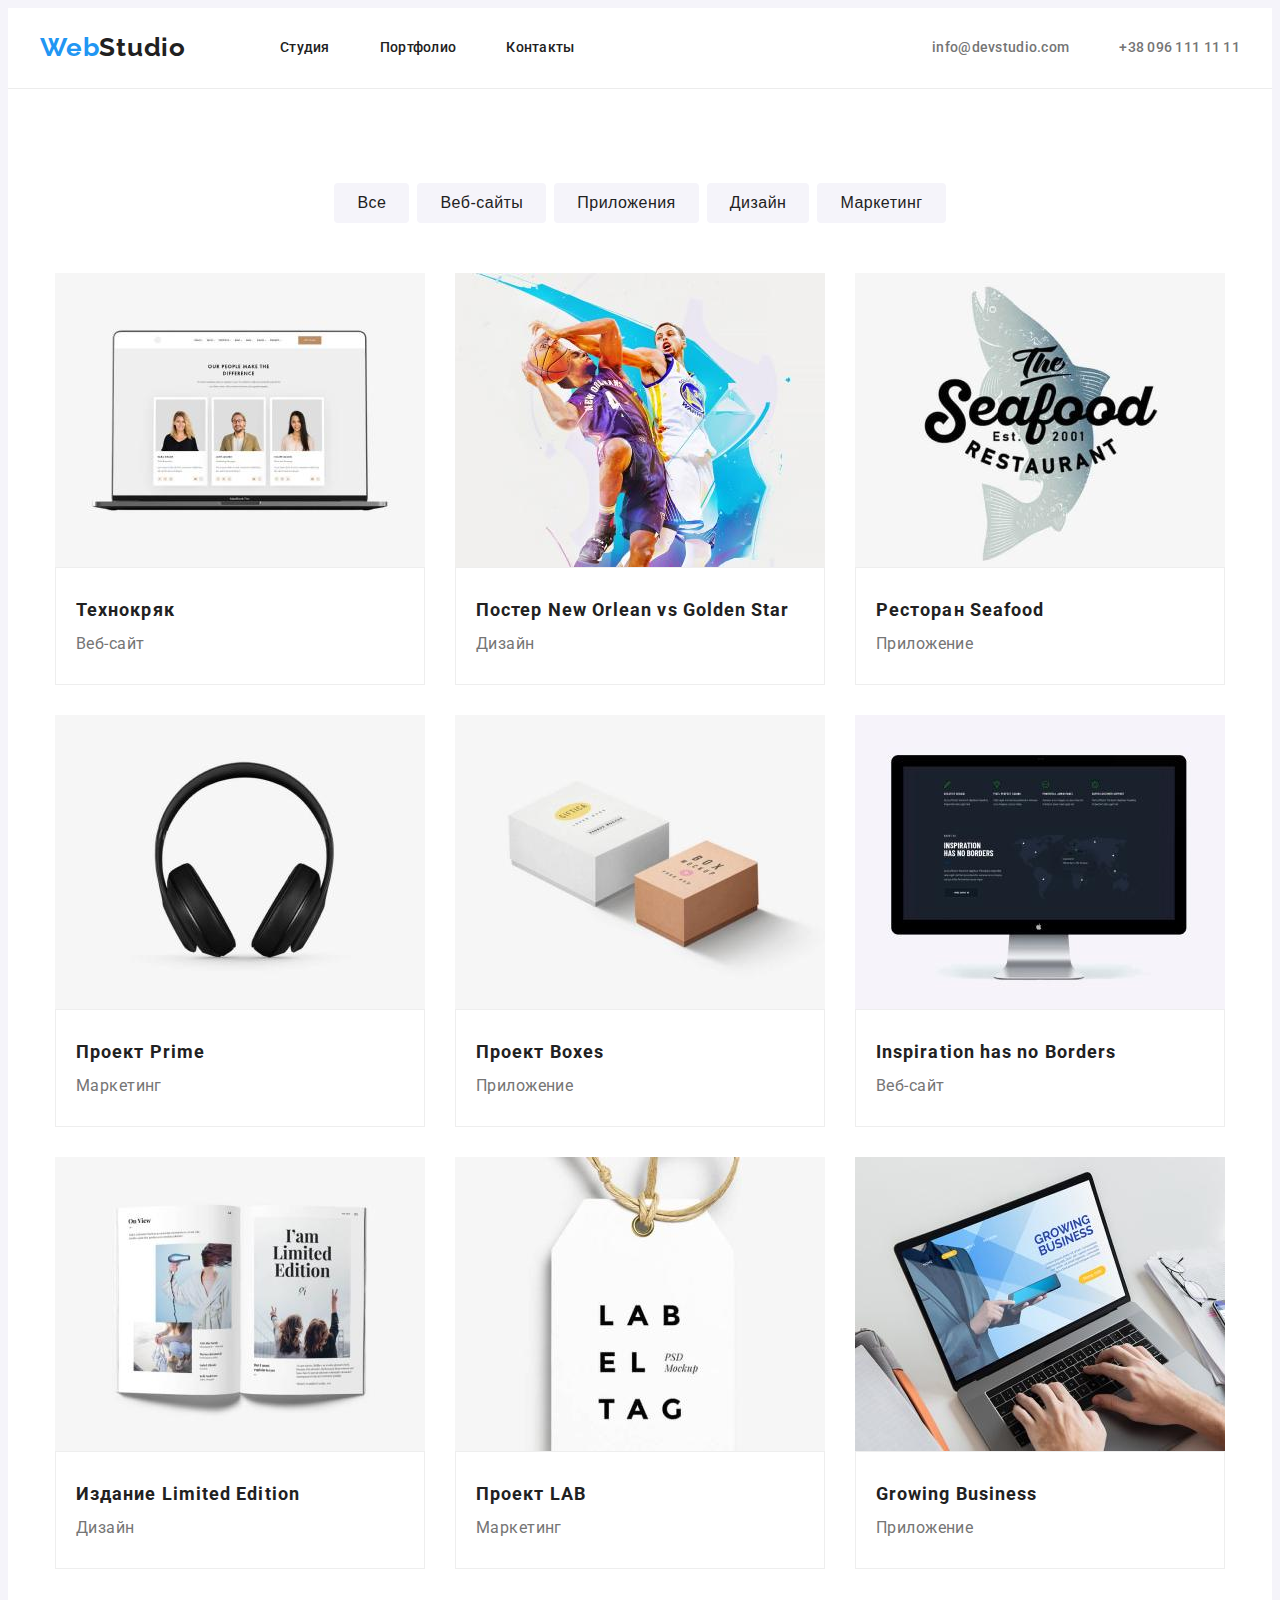
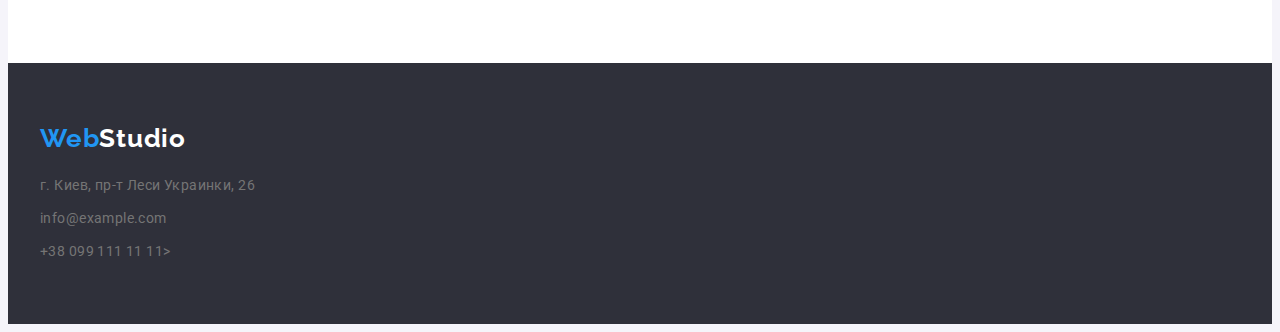
==== portfolio.html @ fb5c91a2 "upd" ====
<!DOCTYPE html>
<html lang="ru">
  <head>
    <meta charset="UTF-8" />
    <title>Web Studio</title>
    <link
      href="https://fonts.googleapis.com/css2?family=Raleway:wght@700&family=Roboto:wght@400;500;700;900&display=swap"
      rel="stylesheet"
    />
    <link rel="stylesheet" href="./css/styles.css" />
  </head>
  <body>
    <header class="header">
      <div class="container header-container">
      <nav class="header-navigation">
        <a class="link web-logo" href="./index.html">Web<span class="logo-studio">Studio</span>
        </a>

        <ul class="header-list list">
          <li class="header-item">
            <a class="link header-link" href="./index.html">Студия</a>
          </li>
          <li class="header-item">
            <a class="link header-link" href="./portfolio.html">Портфолио</a>
          </li>
          <li class="header-item">
            <a class="link header-link" href="">Контакты</a>
          </li>
        </ul>
 
      </nav>
      

      <ul class="header-contacts-list list">
        <li class="header-contacts-item">
          <a class="header-mailto link" href="mailto:info@devstudio.com"
            >info@devstudio.com</a
          >
        </li>
        <li class="header-contacts-item">
          <a class="header-tel link" href="tel:+380961111111"
            >+38 096 111 11 11</a
          >
        </li>
      </ul>
    </div>
    </header>
    <main>
      <section class="section portfolio">
        <div class="container portolio-container">
        <h1 class="visually-hidden">Скрытый</h1>

        <ul class="portfolio-btn-list list">  
       <li class="portfolio-item-btn"><button class="portfolio-btn" type="button">Все</button></li>
       <li class="portfolio-item-btn"><button class="portfolio-btn" type="button">Веб-сайты</button></li>
        <li class="portfolio-item-btn"><button class="portfolio-btn" type="button">Приложения</button></li>
        <li class="portfolio-item-btn"><button class="portfolio-btn" type="button">Дизайн</button></li>
        <li class="portfolio-item-btn"><button class="portfolio-btn" type="button">Маркетинг</button></li>
        </ul>
        <ul class="portfolio-list list">
          <li class="portfolio-item">
            <a class="portfolio-img link" href="">
              <img
              src="./images/img.portf1.jpg"
              alt="Ноутбук"
              width="370"
              height="294"
            />
           <div class="portfolio-card-img"> <h2 class="portfolio-title">Технокряк</h2>
            <p class="portfolio-text">Веб-сайт</p> </div>
            </a>
          </li>

          <li class="portfolio-item">
            <a class="portfolio-img link" href=""> <img
              src="./images/img.portf2.jpg"
              alt="Баскетболисты"
              width="370"
              height="294"
            />
            <div class="portfolio-card-img"><h2 class="portfolio-title">
              Постер <span lang="en">New Orlean vs Golden Star</span>
            </h2>
            <p class="portfolio-text">Дизайн</p> </div></a>
          </li>

          <li class="portfolio-item"><a class="portfolio-img link" href="">
            <img
              src="./images/img.portf3.jpg"
              alt="Логотип"
              width="370"
              height="294"
            />
            <div class="portfolio-card-img">
            <h2 class="portfolio-title">
              Ресторан <span lang="en">Seafood</span>
            </h2>
            <p class="portfolio-text">Приложение</p></div>
          </a>

          </li>

          <li class="portfolio-item">
            <a class="portfolio-img link" href="">
              <img
              src="./images/img.portf4.jpg"
              alt="Наушники"
              width="370"
              height="294"
            />
            <div class="portfolio-card-img"><h2 class="portfolio-title">Проект <span lang="en">Prime</span></h2>
            <p class="portfolio-text">Маркетинг</p> </div>
          </a> 
        
          </li>

         <li class="portfolio-item">
            <a class="portfolio-img link" href="">
              <img
              src="./images/img.portf5.jpg"
              alt="Две коробки"
              width="370"
              height="294"
            />
            <div class="portfolio-card-img"><h2 class="portfolio-title">Проект <span lang="en">Boxes</span></h2>
            <p class="portfolio-text">Приложение</p></div></a>
          </li>

          <li class="portfolio-item">
            <a class="portfolio-img link" href=""> <img
              src="./images/img.portf6.jpg"
              alt="Монитор"
              width="370"
              height="294"
            />
            <div class="portfolio-card-img"><h2 class="portfolio-title" lang="en">
              Inspiration has no Borders
            </h2>
            <p class="portfolio-text">Веб-сайт</p></div></a>
          </li>

          <li class="portfolio-item">
            <a class="portfolio-img link" href=""> <img
              src="./images/img.portf7.jpg"
              alt="Журнал"
              width="370"
              height="294"
            />
            <div class="portfolio-card-img"><h2 class="portfolio-title">
              Издание <span lang="en">Limited Edition</span>
            </h2>
            <p class="portfolio-text">Дизайн</p></div></a>
          </li>

          <li class="portfolio-item">
            <a class="portfolio-img link" href=""> <img
              src="./images/img.portf8.jpg"
              alt="Ярлык"
              width="370"
              height="294"
            />
            <div class="portfolio-card-img"><h2 class="portfolio-title">Проект <span lang="en">LAB</span></h2>
            <p class="portfolio-text">Маркетинг</p></div></a>
          </li>

          <li class="portfolio-item">
            <a class="portfolio-img link" href=""><img
              src="./images/img.portf9.jpg"
              alt="Человек работает за ноутбуком"
              width="370"
              height="294"
            />
            <div class="portfolio-card-img"><h2 class="portfolio-title" lang="en">Growing Business</h2>
            <p class="portfolio-text">Приложение</p></div></a>
          </li>
        </ul>
      </div>
      </section>
    </main>
    <footer class="footer">
      <div class="container footer-container">
      <a class="link web-logo-footer" href="./index.html">
        Web<span class="logo-studio-footer">Studio</span>
      </a>
      <address class="contacts-address">
        <ul class="contacts-list list">
          <li class="contacts-item-adress">г. Киев, пр-т Леси Украинки, 26</li>
          <li class="contacts-item">
            <a class="contacts-mailto link" href="mailto:info@example.com"
              >info@example.com</a
            >
          </li>
          <li class="contacts-item">
            <a class="contacts-tel link" href="tel:+380991111111"
              >+38 099 111 11 11></a
            >
          </li>
        </ul>
      </address>
    </div>
    </footer>
  </body>
</html>
---- css/styles.css ----
:root {
  --main-title-color: #ffffff;
  --second-title-color: #212121;
  --third-title-color: #212121;
  --fourth-title-color: #212121;
  --main-text-color: #757575;
  --second-text-color: #757575;
  --main-btn-color: #ffffff;
  --second-btn-color: #212121;
  --header-text-color: #212121;
  --accent-color: #2196f3;
  --background-color: #2f303a;
  --third-text-color: rgba(255, 255, 255, 0.6);
  --second-accent-color: #188ce8;
  --main-background-color: #f5f4fa;
}

p,
h1,
h2,
h3 {
  margin: 0;
}

ul {
  margin: 0;
  padding: 0;
}

img {
  display: block;
  max-width: 100%;
  height: auto;
}

.container {
  width: 1200px;
  padding-left: 15px;
  padding-right: 15px;
  margin: 0 auto;
}

.section {
  padding-top: 94px;
  padding-bottom: 94px;
}

body {
  font-family: "Roboto", sans-serif;
  color: var(--main-text-color);
  background-color: var(--main-background-color);
  font-size: 14px;
  letter-spacing: 0.03em;
}

.list {
  list-style: none;
}

.link {
  text-decoration: none;
}

.visually-hidden {
  position: absolute;
  white-space: nowrap;
  width: 1px;
  height: 1px;
  overflow: hidden;
  border: 0;
  padding: 0;
  clip: rect(0 0 0 0);
  clip-path: inset(50%);
  margin: -1px;
}

/* -----------------------HEADER--------------------- */

.header {
  background-color: var(--main-title-color);
  padding-top: 24px;
  padding-bottom: 25px;
  border-bottom: 1px solid #ececec;
}

.web-logo {
  font-family: Raleway;
  font-weight: 700;
  font-size: 26px;
  line-height: 1.19;
  letter-spacing: 0.03em;
  color: var(--accent-color);
}

.logo-studio {
  font-family: Raleway;
  font-weight: 700;
  font-size: 26px;
  line-height: 1.19;
  letter-spacing: 0.03em;
  color: var(--header-text-color);
}

.header-link {
  font-weight: 500;
  font-style: normal;
  font-size: 14px;
  line-height: 1.33;
  letter-spacing: 0.02em;

  color: var(--header-text-color);
}

.header-link:hover,
.header-link:focus {
  color: var(--accent-color);
}

.web-logo {
  margin-right: 94px;
}

.header-container {
  display: flex;
  align-items: center;
}

.header-navigation {
  display: flex;
  align-items: center;
}

.header-list {
  display: flex;
}

.header-item:not(:last-child) {
  margin-right: 50px;
}

.header-contacts-list {
  display: flex;
  margin-left: auto;
}

.header-contacts-item {
  display: flex;
  align-items: center;
}

.header-tel {
  font-style: normal;
  font-weight: 500;
  font-size: 14px;
  line-height: 1.33;
  letter-spacing: 0.02em;
  color: var(--main-text-color);
  margin-left: 50px;
}

.header-tel:hover,
.header-tel:focus {
  color: var(--accent-color);
}

.header-mailto {
  font-style: normal;
  font-weight: 500;
  font-size: 14px;
  line-height: 1.33;
  letter-spacing: 0.02em;
  color: var(--main-text-color);
}

.header-mailto:hover,
.header-mailto:focus {
  color: var(--accent-color);
}

/* -----------------------HERO--------------------- */
.hero {
  background-color: var(--background-color);
  background-image: linear-gradient(
      rgba(47, 48, 58, 0.4),
      rgba(47, 48, 58, 0.4)
    ),
    url(../images/hero-bg.jpg);
  padding-top: 200px;
  padding-bottom: 200px;
  background-position: center;
  background-repeat: no-repeat;
  background-size: contain;
}

.hero-container {
  /* margin: 0 auto; */
  /* display: flex; */
  /* margin-right: auto;
    margin-left: auto;
    margin-bottom: 30px; */
  text-align: center;
}
.hero-title {
  width: 696px;
  margin: 0 auto;
  font-weight: 900;
  font-size: 44px;
  line-height: 1.36;
  text-align: center;
  margin-bottom: 30px;
  letter-spacing: 0.06em;
  color: var(--main-title-color);
}

.hero-btn {
  width: 200px;
  height: 50px;

  cursor: pointer;
  font-family: inherit;
  background: var(--accent-color);
  border-radius: 4px;
  border: none;
  font-weight: 700;
  font-size: 16px;
  line-height: 1.87;
  letter-spacing: 0.06em;
  color: var(--main-btn-color);
}

.hero-btn:hover,
.hero-btn:focus {
  background-color: var(--second-accent-color);
}

/* -------------------SPECIFICITIES------------------------- */

.specificities {
  background-color: var(--main-title-color);
  padding-top: 94px;
  padding-bottom: 94px;
}

.specificities-container {
  display: flex;
}

.specificities-list {
  display: flex;
}

.specificities-item:not(:last-child) {
  margin-right: 30px;
}

.specificities-title {
  margin-bottom: 10px;
  width: 270px;
  font-weight: 700;
  line-height: 1.14;
  text-transform: uppercase;
  color: var(--second-title-color);
}

.specificities-text {
  font-weight: normal;
  font-size: 14px;
  letter-spacing: 0.03em;
  line-height: 1.71;
  color: var(--second-text-color);
}

/* -------------------ABOUT------------------------- */

.about {
  background-color: var(--main-title-color);
  padding-bottom: 94px;
}

.about-container {
  text-align: center;
}
.about-title {
  margin-bottom: 50px;
  width: 377px;
  text-align: center;
  margin-left: auto;
  margin-right: auto;
  font-weight: 700;
  font-size: 36px;
  line-height: 1.16;
  color: var(--fourth-title-color);
}

.about-list {
  display: flex;
}

.about-item:not(:last-child) {
  margin-right: 30px;
}

.about-items-img {
  display: block;
  max-width: 100%;
  height: auto;
}
/* -------------------TEAM------------------------- */
.team {
  background-color: var(--main-background-color);
  padding-top: 94px;
  padding-bottom: 94px;
}

.team-container {
  text-align: center;
}

.team-title {
  width: 265px;
  text-align: center;
  margin-left: auto;
  margin-right: auto;
  margin-bottom: 50px;
  font-weight: 700;
  font-size: 36px;
  line-height: 1.16;
  color: var(--fourth-title-color);
}

.team-list {
  display: flex;
}

.team-item-title {
  margin: 0 auto;
  padding-bottom: 10px;
  font-weight: 500;
  font-size: 16px;
  line-height: 1.18;
  color: var(--fourth-title-color);
}

.team-item:not(:last-child) {
  margin-right: 30px;
}

.team-item-text {
  margin: 0 auto;
  font-weight: 400;
  font-size: 16px;
  line-height: 1.18;
  color: var(--second-text-color);
  margin-bottom: 16px;
}

.team-card-img {
  display: block;
  padding-top: 30px;
  padding-bottom: 30px;
  width: 270px;
  background-color: var(--main-title-color);
}

.team-social-item {
  width: 44px;
  height: 44px;
}


.team-social-item + .team-social-item {
  margin-left: 10px;
}
.team-social-list{
  display: flex;
  justify-content: center;
}


.team-social-link {
  width: 100%;
  height: 100%;
  border-radius: 50%;
  background-color:tomato;
  display: flex;
  align-items: center;
  justify-content: center;
  color: #AFB1B8;
}

.team-social-icon{
  fill: currentColor;
}


.team-social-link:hover,
.team-social-link:focus{
  background-color: #2196F3;
}

/* -------------------CLIENTS------------------------- */

.clients-title {

  font-weight: 700;
font-size: 36px;
line-height: 42px;
text-align: center;
letter-spacing: 0.03em;
color: var(--second-title-color);
}



/* -------------------FOOTER------------------------- */
.footer {
  background-color: var(--background-color);
  padding-top: 60px;
  padding-bottom: 60px;
}

.footer-container {
  display: block;
}

.contacts-address {
  margin-top: 20px;
}

.contacts-item:not(:last-child) {
  margin-bottom: 9px;
}

.web-logo-footer {
  font-family: Raleway;
  font-weight: 700;
  font-size: 26px;
  line-height: 31px;
  letter-spacing: 0.03em;
  color: var(--accent-color);
}

.logo-studio-footer {
  font-family: Raleway;
  font-weight: 700;
  font-size: 26px;
  line-height: 31px;
  letter-spacing: 0.03em;
  color: var(--main-title-color);
}

.contacts-mailto {
  font-style: normal;
  font-weight: 400;
  font-size: 14px;
  line-height: 1.71;
  letter-spacing: 0.03em;
  color: var(--main-text-color);
}

.contacts-mailto:hover,
.contacts-mailto:focus {
  color: var(--main-title-color);
}

.contacts-tel {
  font-style: normal;
  font-weight: 400;
  font-size: 14px;
  line-height: 1.71;
  letter-spacing: 0.03em;
  color: var(--main-text-color);
}

.contacts-tel:hover,
.contacts-tel:focus {
  color: var(--main-title-color);
}

.contacts-item-adress {
  margin-bottom: 9px;
  font-style: normal;
  font-weight: 400;
  font-size: 14px;
  line-height: 1.71;
  letter-spacing: 0.03em;
  color: var(--main-text-color);
}

.contacts-item-adress:hover,
.contacts-item-adress:focus {
  color: var(--main-title-color);
}

/* -------------------PORTFOLIO------------------------- */

.portfolio {
  background-color: var(--main-title-color);
  padding-top: 94px;
  padding-bottom: 94px;
}

.portolio-container {
  display: block;
}

.portfolio-btn-list {
  display: flex;
  justify-content: center;
  margin-bottom: 50px;
}
.portfolio-list {
  display: flex;
  flex-wrap: wrap;
  justify-content: center;
}

.portfolio-btn {
  display: flex;
  padding: 6px 22px 6px 22px;
  border-style: none;
  cursor: pointer;
  background-color: #f5f4fa;
  border: 1px solid transparent;
  border-radius: 4px;
  font-weight: 500;
  font-size: 16px;
  line-height: 1.62;
  letter-spacing: 0.03em;
  color: var(--second-btn-color);
}

.portfolio-btn:hover,
.portfolio-btn:focus {
  background-color: var(--accent-color);
  color: var(--main-title-color);
}

.portfolio-item-btn:not(:last-child) {
  margin-right: 8px;
}

.portfolio-item {
  width: 370px;
  margin-right: 30px;
  margin-bottom: 30px;
}

.portfolio-item:nth-child(n + 7) {
  margin-bottom: 0;
}

.portfolio-item:nth-child(3n + 3) {
  margin-right: 0;
}

.portfolio-item-img {
  display: block;
  min-width: 100%;
  height: auto;
}

.portfolio-title {
  font-weight: 700;
  font-size: 18px;
  line-height: 2;
  letter-spacing: 0.06em;
  color: var(--third-title-color);
}

.portfolio-text {
  font-size: 16px;
  line-height: 2;
  color: var(--second-text-color);
}

.portfolio-card-img {
  padding: 24px 20px 24px 20px;
  border: 1px;
  border-top: none;
  background-color: var(--main-title-color);
  border: 1px solid #eeeeee;
}
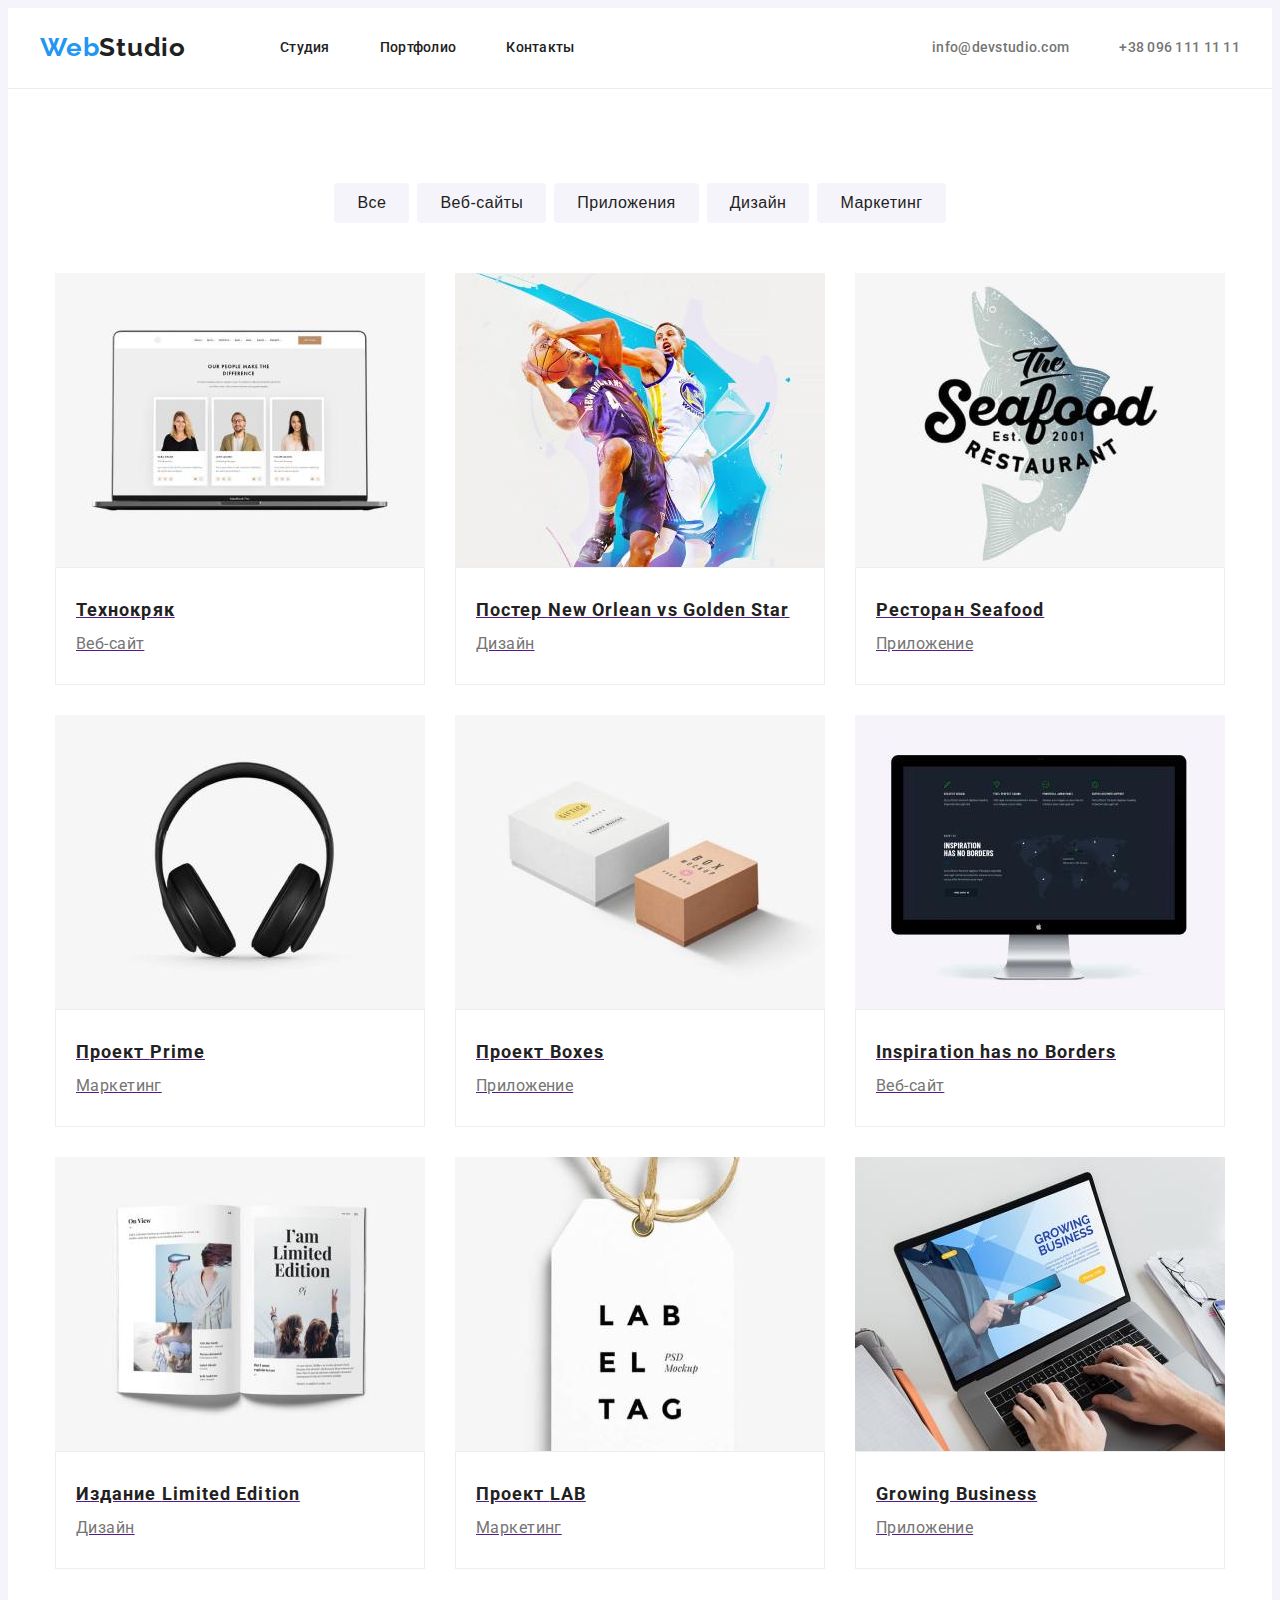
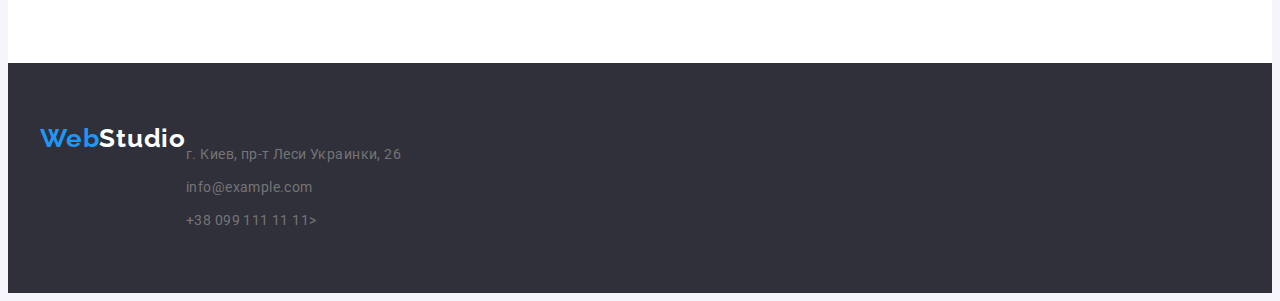
==== commit 165bbbf8: "upd" ====
--- a/portfolio.html
+++ b/portfolio.html
@@ -59,7 +59,7 @@
         </ul>
         <ul class="portfolio-list list">
           <li class="portfolio-item">
-            <a class="portfolio-img link" href="">
+            <a class="portfolio-img-link" href="">
               <img
               src="./images/img.portf1.jpg"
               alt="Ноутбук"
@@ -72,7 +72,7 @@
           </li>
 
           <li class="portfolio-item">
-            <a class="portfolio-img link" href=""> <img
+            <a class="portfolio-img-link" href=""> <img
               src="./images/img.portf2.jpg"
               alt="Баскетболисты"
               width="370"
@@ -84,7 +84,7 @@
             <p class="portfolio-text">Дизайн</p> </div></a>
           </li>
 
-          <li class="portfolio-item"><a class="portfolio-img link" href="">
+          <li class="portfolio-item"><a class="portfolio-img-link" href="">
             <img
               src="./images/img.portf3.jpg"
               alt="Логотип"
@@ -101,7 +101,7 @@
           </li>
 
           <li class="portfolio-item">
-            <a class="portfolio-img link" href="">
+            <a class="portfolio-img-link" href="">
               <img
               src="./images/img.portf4.jpg"
               alt="Наушники"
@@ -115,7 +115,7 @@
           </li>
 
          <li class="portfolio-item">
-            <a class="portfolio-img link" href="">
+            <a class="portfolio-img-link" href="">
               <img
               src="./images/img.portf5.jpg"
               alt="Две коробки"
@@ -127,7 +127,7 @@
           </li>
 
           <li class="portfolio-item">
-            <a class="portfolio-img link" href=""> <img
+            <a class="portfolio-img-link" href=""> <img
               src="./images/img.portf6.jpg"
               alt="Монитор"
               width="370"
@@ -140,7 +140,7 @@
           </li>
 
           <li class="portfolio-item">
-            <a class="portfolio-img link" href=""> <img
+            <a class="portfolio-img-link" href=""> <img
               src="./images/img.portf7.jpg"
               alt="Журнал"
               width="370"
@@ -153,7 +153,7 @@
           </li>
 
           <li class="portfolio-item">
-            <a class="portfolio-img link" href=""> <img
+            <a class="portfolio-img-link" href=""> <img
               src="./images/img.portf8.jpg"
               alt="Ярлык"
               width="370"
@@ -164,7 +164,7 @@
           </li>
 
           <li class="portfolio-item">
-            <a class="portfolio-img link" href=""><img
+            <a class="portfolio-img-link" href=""><img
               src="./images/img.portf9.jpg"
               alt="Человек работает за ноутбуком"
               width="370"
--- a/css/styles.css
+++ b/css/styles.css
@@ -156,6 +156,8 @@
   letter-spacing: 0.02em;
   color: var(--main-text-color);
   margin-left: 50px;
+  display: flex;
+  align-items: center;
 }
 
 .header-tel:hover,
@@ -170,6 +172,9 @@
   line-height: 1.33;
   letter-spacing: 0.02em;
   color: var(--main-text-color);
+  display: flex;
+  align-items: center;
+  /* margin-right: 10px; */
 }
 
 .header-mailto:hover,
@@ -177,6 +182,16 @@
   color: var(--accent-color);
 }
 
+.header-contacts-icon{
+  margin-right: 10px;
+  /* display: flex;
+  align-items: center; */
+}
+
+.header-contacts-icon:hover,
+.header-contacts-icon:focus {
+  fill: var(--second-accent-color);
+}
 /* -----------------------HERO--------------------- */
 .hero {
   background-color: var(--background-color);
@@ -189,7 +204,7 @@
   padding-bottom: 200px;
   background-position: center;
   background-repeat: no-repeat;
-  background-size: contain;
+  background-size: auto auto;
 }
 
 .hero-container {
@@ -238,12 +253,25 @@
 .specificities {
   background-color: var(--main-title-color);
   padding-top: 94px;
-  padding-bottom: 94px;
+  padding-bottom: 0;
 }
 
 .specificities-container {
   display: flex;
 }
+
+.specificities-item-icon{
+
+display: flex;
+align-items: center;
+justify-content: center;
+background: #F5F4FA;
+border-radius: 4px;
+width: 270px;
+height: 120px;
+margin-bottom: 30px;
+}
+
 
 .specificities-list {
   display: flex;
@@ -360,6 +388,9 @@
   padding-bottom: 30px;
   width: 270px;
   background-color: var(--main-title-color);
+  box-shadow: 0px 1px 3px rgba(0, 0, 0, 0.12), 0px 1px 1px rgba(0, 0, 0, 0.14), 0px 2px 1px rgba(0, 0, 0, 0.2);
+border-radius: 0px 0px 4px 4px;
+
 }
 
 .team-social-item {
@@ -381,7 +412,7 @@
   width: 100%;
   height: 100%;
   border-radius: 50%;
-  background-color:tomato;
+  /* background-color:tomato; */
   display: flex;
   align-items: center;
   justify-content: center;
@@ -396,9 +427,16 @@
 .team-social-link:hover,
 .team-social-link:focus{
   background-color: #2196F3;
+  color: var(--main-btn-color);
 }
 
 /* -------------------CLIENTS------------------------- */
+.clients {
+  background-color: white;
+  padding-top: 94px;
+  padding-bottom: 94px;
+}
+
 
 .clients-title {
 
@@ -408,9 +446,52 @@
 text-align: center;
 letter-spacing: 0.03em;
 color: var(--second-title-color);
-}
-
-
+padding-bottom: 50px;
+}
+
+.clients-link {
+  display: flex;
+  width: 170px;
+  height: 92px;
+  border: 1px solid #AFB1B8;
+  border-radius: 4px;
+  justify-content: center;
+  align-items: center;
+  color: #AFB1B8;
+  box-sizing: border-box;
+}
+
+.clients-list{
+  display: flex;
+  justify-content: center;
+}
+.clients-item{
+  display: block;
+}
+.clients-item + .clients-item {
+  margin-left: 30px;
+}
+
+
+.clients-link-icon{
+  width: 106px;
+  height: 60px;
+  
+}
+.clients-link-icon{
+  
+  fill: currentColor;
+}
+
+
+.clients-link:hover,
+.clients-link:focus {
+
+  padding: 16px 32px 16px 32px;
+  background-color: var(--main-title-color);
+  color: #2196F3;
+  border: 1px solid var(--second-accent-color);
+}
 
 /* -------------------FOOTER------------------------- */
 .footer {
@@ -420,7 +501,55 @@
 }
 
 .footer-container {
-  display: block;
+  display: flex;
+  /* align-items: baseline; */
+}
+
+.footer-social-title{
+
+  font-family: Roboto;
+font-style: normal;
+font-weight: 700;
+font-size: 14px;
+line-height: 16px;
+letter-spacing: 0.03em;
+text-transform: uppercase;
+/* color: var(--main-btn-color); */
+margin-bottom: 20px;
+margin-left: 70px;
+}
+
+.footer-social-link{
+  /* display: flex; */
+  width: 100%;
+  height: 100%;
+  margin-left: 10px;
+  background-color: rgba(255, 255, 255, 0.1);
+  border-radius: 50%;
+  color: var(--main-btn-color);
+
+}
+
+.footer-social-icon{
+
+  fill: currentColor;
+  
+  
+}
+
+.footer-social-link:hover,
+.footer-social-link:focus {
+  background-color: var(--second-accent-color);
+}
+
+
+.footer-social-item{
+  color: var(--main-btn-color);
+}
+
+.footer-social-list{
+  display: flex;
+  margin-left: 70px;
 }
 
 .contacts-address {
@@ -534,6 +663,7 @@
 .portfolio-btn:focus {
   background-color: var(--accent-color);
   color: var(--main-title-color);
+  box-shadow: 0px 3px 1px rgba(0, 0, 0, 0.1), 0px 1px 2px rgba(0, 0, 0, 0.08), 0px 2px 2px rgba(0, 0, 0, 0.12);
 }
 
 .portfolio-item-btn:not(:last-child) {
@@ -546,6 +676,17 @@
   margin-bottom: 30px;
 }
 
+/* .portfolio-item:hover,
+.portfolio-item:focus {
+  box-shadow: 0px 1px 1px rgba(0, 0, 0, 0.12), 0px 4px 4px rgba(0, 0, 0, 0.06), 1px 4px 6px rgba(0, 0, 0, 0.16);
+} */
+
+.portfolio-img-link:hover,
+.portfolio-img-link:focus {
+
+  box-shadow: 0px 1px 1px rgba(0, 0, 0, 0.12), 0px 4px 4px rgba(0, 0, 0, 0.06), 1px 4px 6px rgba(0, 0, 0, 0.16);
+display: block;
+}
 .portfolio-item:nth-child(n + 7) {
   margin-bottom: 0;
 }
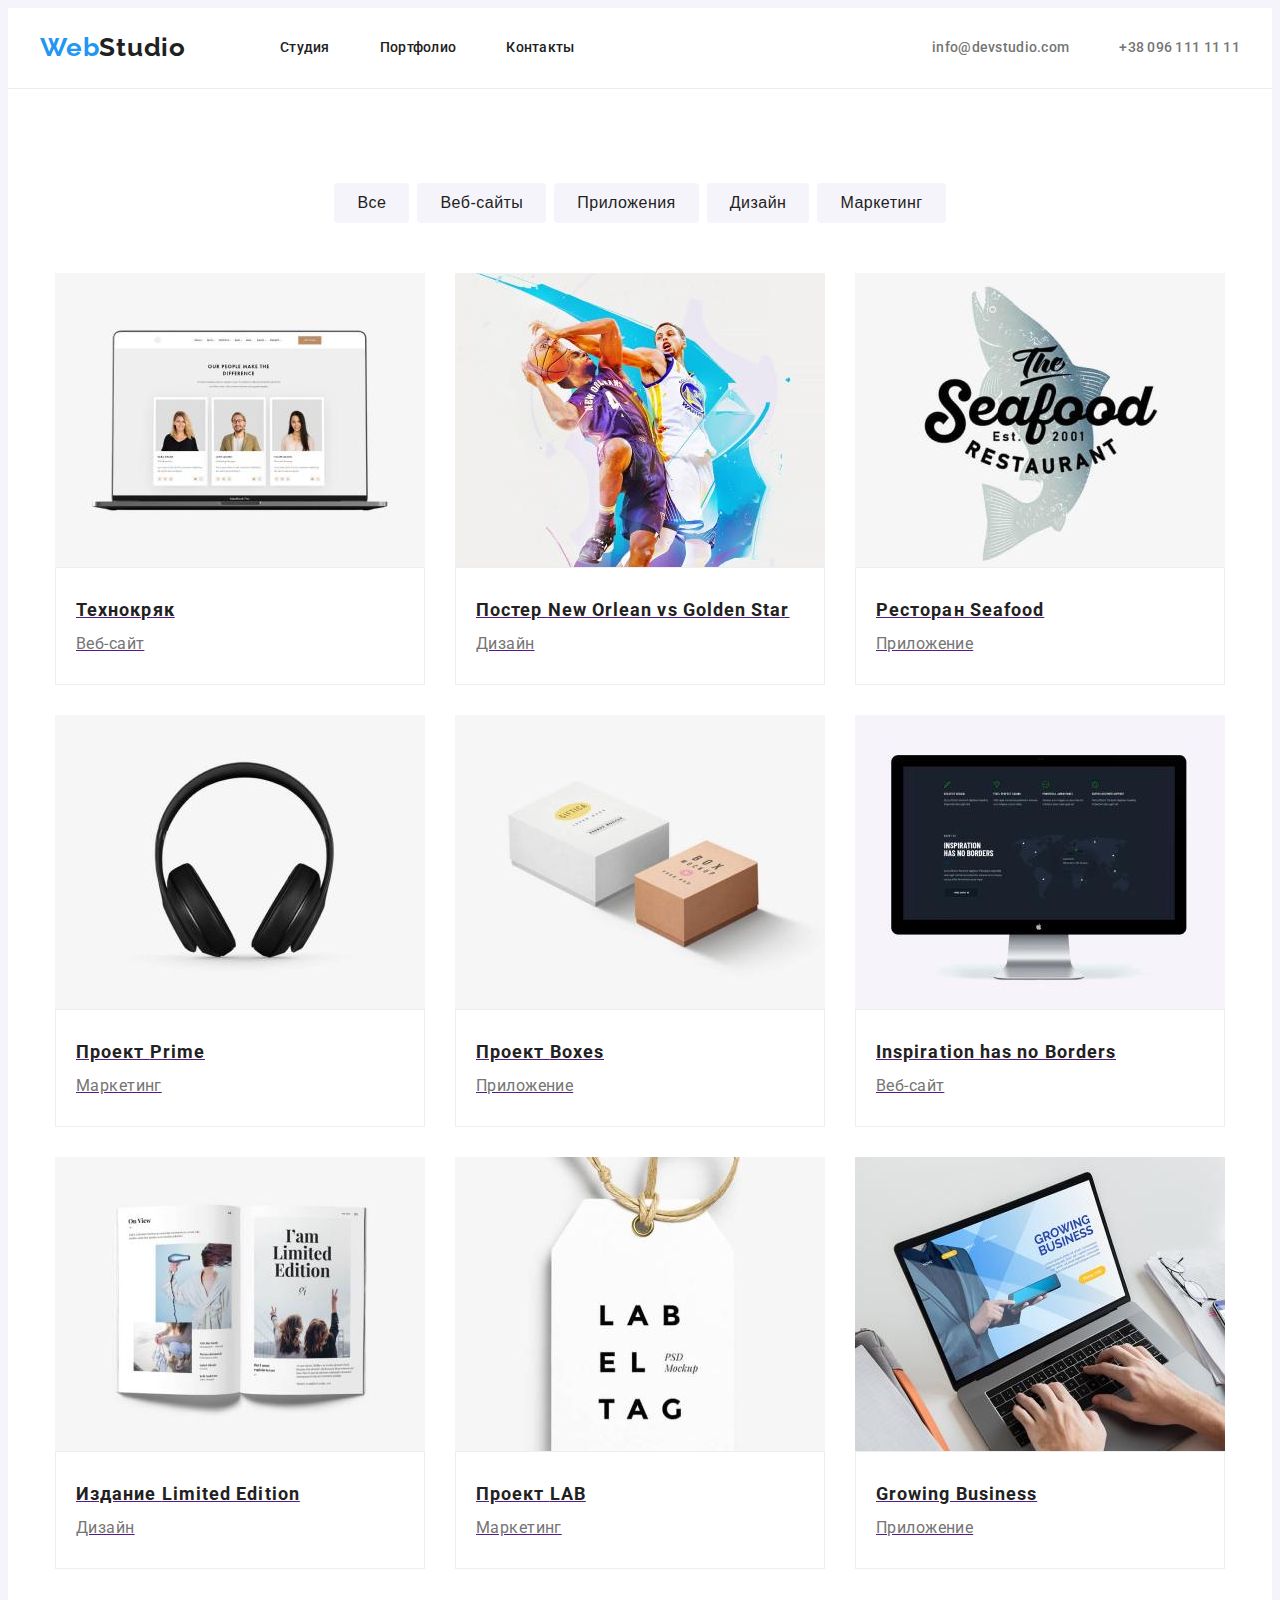
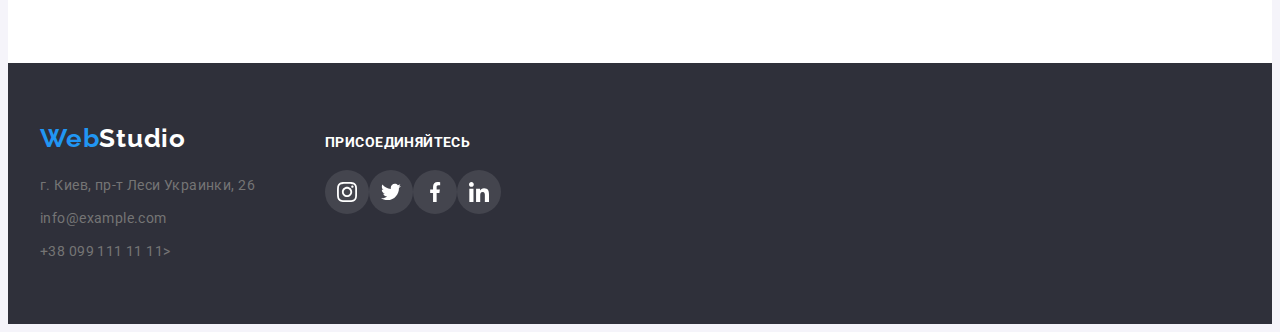
==== commit 4f1a1be7: "upd" ====
--- a/portfolio.html
+++ b/portfolio.html
@@ -12,192 +12,274 @@
   <body>
     <header class="header">
       <div class="container header-container">
-      <nav class="header-navigation">
-        <a class="link web-logo" href="./index.html">Web<span class="logo-studio">Studio</span>
-        </a>
-
-        <ul class="header-list list">
-          <li class="header-item">
-            <a class="link header-link" href="./index.html">Студия</a>
+        <nav class="header-navigation">
+          <a class="link web-logo" href="./index.html"
+            >Web<span class="logo-studio">Studio</span>
+          </a>
+
+          <ul class="header-list list">
+            <li class="header-item">
+              <a class="link header-link" href="./index.html">Студия</a>
+            </li>
+            <li class="header-item">
+              <a class="link header-link" href="./portfolio.html">Портфолио</a>
+            </li>
+            <li class="header-item">
+              <a class="link header-link" href="">Контакты</a>
+            </li>
+          </ul>
+        </nav>
+
+        <ul class="header-contacts-list list">
+          <li class="header-contacts-item">
+            <a class="header-mailto link" href="mailto:info@devstudio.com"
+              >info@devstudio.com</a
+            >
           </li>
-          <li class="header-item">
-            <a class="link header-link" href="./portfolio.html">Портфолио</a>
-          </li>
-          <li class="header-item">
-            <a class="link header-link" href="">Контакты</a>
+          <li class="header-contacts-item">
+            <a class="header-tel link" href="tel:+380961111111"
+              >+38 096 111 11 11</a
+            >
           </li>
         </ul>
- 
-      </nav>
-      
-
-      <ul class="header-contacts-list list">
-        <li class="header-contacts-item">
-          <a class="header-mailto link" href="mailto:info@devstudio.com"
-            >info@devstudio.com</a
-          >
-        </li>
-        <li class="header-contacts-item">
-          <a class="header-tel link" href="tel:+380961111111"
-            >+38 096 111 11 11</a
-          >
-        </li>
-      </ul>
-    </div>
+      </div>
     </header>
     <main>
       <section class="section portfolio">
         <div class="container portolio-container">
-        <h1 class="visually-hidden">Скрытый</h1>
-
-        <ul class="portfolio-btn-list list">  
-       <li class="portfolio-item-btn"><button class="portfolio-btn" type="button">Все</button></li>
-       <li class="portfolio-item-btn"><button class="portfolio-btn" type="button">Веб-сайты</button></li>
-        <li class="portfolio-item-btn"><button class="portfolio-btn" type="button">Приложения</button></li>
-        <li class="portfolio-item-btn"><button class="portfolio-btn" type="button">Дизайн</button></li>
-        <li class="portfolio-item-btn"><button class="portfolio-btn" type="button">Маркетинг</button></li>
-        </ul>
-        <ul class="portfolio-list list">
-          <li class="portfolio-item">
-            <a class="portfolio-img-link" href="">
-              <img
-              src="./images/img.portf1.jpg"
-              alt="Ноутбук"
-              width="370"
-              height="294"
-            />
-           <div class="portfolio-card-img"> <h2 class="portfolio-title">Технокряк</h2>
-            <p class="portfolio-text">Веб-сайт</p> </div>
-            </a>
-          </li>
-
-          <li class="portfolio-item">
-            <a class="portfolio-img-link" href=""> <img
-              src="./images/img.portf2.jpg"
-              alt="Баскетболисты"
-              width="370"
-              height="294"
-            />
-            <div class="portfolio-card-img"><h2 class="portfolio-title">
-              Постер <span lang="en">New Orlean vs Golden Star</span>
-            </h2>
-            <p class="portfolio-text">Дизайн</p> </div></a>
-          </li>
-
-          <li class="portfolio-item"><a class="portfolio-img-link" href="">
-            <img
-              src="./images/img.portf3.jpg"
-              alt="Логотип"
-              width="370"
-              height="294"
-            />
-            <div class="portfolio-card-img">
-            <h2 class="portfolio-title">
-              Ресторан <span lang="en">Seafood</span>
-            </h2>
-            <p class="portfolio-text">Приложение</p></div>
-          </a>
-
-          </li>
-
-          <li class="portfolio-item">
-            <a class="portfolio-img-link" href="">
-              <img
-              src="./images/img.portf4.jpg"
-              alt="Наушники"
-              width="370"
-              height="294"
-            />
-            <div class="portfolio-card-img"><h2 class="portfolio-title">Проект <span lang="en">Prime</span></h2>
-            <p class="portfolio-text">Маркетинг</p> </div>
-          </a> 
-        
-          </li>
-
-         <li class="portfolio-item">
-            <a class="portfolio-img-link" href="">
-              <img
-              src="./images/img.portf5.jpg"
-              alt="Две коробки"
-              width="370"
-              height="294"
-            />
-            <div class="portfolio-card-img"><h2 class="portfolio-title">Проект <span lang="en">Boxes</span></h2>
-            <p class="portfolio-text">Приложение</p></div></a>
-          </li>
-
-          <li class="portfolio-item">
-            <a class="portfolio-img-link" href=""> <img
-              src="./images/img.portf6.jpg"
-              alt="Монитор"
-              width="370"
-              height="294"
-            />
-            <div class="portfolio-card-img"><h2 class="portfolio-title" lang="en">
-              Inspiration has no Borders
-            </h2>
-            <p class="portfolio-text">Веб-сайт</p></div></a>
-          </li>
-
-          <li class="portfolio-item">
-            <a class="portfolio-img-link" href=""> <img
-              src="./images/img.portf7.jpg"
-              alt="Журнал"
-              width="370"
-              height="294"
-            />
-            <div class="portfolio-card-img"><h2 class="portfolio-title">
-              Издание <span lang="en">Limited Edition</span>
-            </h2>
-            <p class="portfolio-text">Дизайн</p></div></a>
-          </li>
-
-          <li class="portfolio-item">
-            <a class="portfolio-img-link" href=""> <img
-              src="./images/img.portf8.jpg"
-              alt="Ярлык"
-              width="370"
-              height="294"
-            />
-            <div class="portfolio-card-img"><h2 class="portfolio-title">Проект <span lang="en">LAB</span></h2>
-            <p class="portfolio-text">Маркетинг</p></div></a>
-          </li>
-
-          <li class="portfolio-item">
-            <a class="portfolio-img-link" href=""><img
-              src="./images/img.portf9.jpg"
-              alt="Человек работает за ноутбуком"
-              width="370"
-              height="294"
-            />
-            <div class="portfolio-card-img"><h2 class="portfolio-title" lang="en">Growing Business</h2>
-            <p class="portfolio-text">Приложение</p></div></a>
-          </li>
-        </ul>
-      </div>
+          <h1 class="visually-hidden">Скрытый</h1>
+
+          <ul class="portfolio-btn-list list">
+            <li class="portfolio-item-btn">
+              <button class="portfolio-btn" type="button">Все</button>
+            </li>
+            <li class="portfolio-item-btn">
+              <button class="portfolio-btn" type="button">Веб-сайты</button>
+            </li>
+            <li class="portfolio-item-btn">
+              <button class="portfolio-btn" type="button">Приложения</button>
+            </li>
+            <li class="portfolio-item-btn">
+              <button class="portfolio-btn" type="button">Дизайн</button>
+            </li>
+            <li class="portfolio-item-btn">
+              <button class="portfolio-btn" type="button">Маркетинг</button>
+            </li>
+          </ul>
+          <ul class="portfolio-list list">
+            <li class="portfolio-item">
+              <a class="portfolio-img-link" href="">
+                <img
+                  src="./images/img.portf1.jpg"
+                  alt="Ноутбук"
+                  width="370"
+                  height="294"
+                />
+                <div class="portfolio-card-img">
+                  <h2 class="portfolio-title">Технокряк</h2>
+                  <p class="portfolio-text">Веб-сайт</p>
+                </div>
+              </a>
+            </li>
+
+            <li class="portfolio-item">
+              <a class="portfolio-img-link" href="">
+                <img
+                  src="./images/img.portf2.jpg"
+                  alt="Баскетболисты"
+                  width="370"
+                  height="294"
+                />
+                <div class="portfolio-card-img">
+                  <h2 class="portfolio-title">
+                    Постер <span lang="en">New Orlean vs Golden Star</span>
+                  </h2>
+                  <p class="portfolio-text">Дизайн</p>
+                </div></a
+              >
+            </li>
+
+            <li class="portfolio-item">
+              <a class="portfolio-img-link" href="">
+                <img
+                  src="./images/img.portf3.jpg"
+                  alt="Логотип"
+                  width="370"
+                  height="294"
+                />
+                <div class="portfolio-card-img">
+                  <h2 class="portfolio-title">
+                    Ресторан <span lang="en">Seafood</span>
+                  </h2>
+                  <p class="portfolio-text">Приложение</p>
+                </div>
+              </a>
+            </li>
+
+            <li class="portfolio-item">
+              <a class="portfolio-img-link" href="">
+                <img
+                  src="./images/img.portf4.jpg"
+                  alt="Наушники"
+                  width="370"
+                  height="294"
+                />
+                <div class="portfolio-card-img">
+                  <h2 class="portfolio-title">
+                    Проект <span lang="en">Prime</span>
+                  </h2>
+                  <p class="portfolio-text">Маркетинг</p>
+                </div>
+              </a>
+            </li>
+
+            <li class="portfolio-item">
+              <a class="portfolio-img-link" href="">
+                <img
+                  src="./images/img.portf5.jpg"
+                  alt="Две коробки"
+                  width="370"
+                  height="294"
+                />
+                <div class="portfolio-card-img">
+                  <h2 class="portfolio-title">
+                    Проект <span lang="en">Boxes</span>
+                  </h2>
+                  <p class="portfolio-text">Приложение</p>
+                </div></a
+              >
+            </li>
+
+            <li class="portfolio-item">
+              <a class="portfolio-img-link" href="">
+                <img
+                  src="./images/img.portf6.jpg"
+                  alt="Монитор"
+                  width="370"
+                  height="294"
+                />
+                <div class="portfolio-card-img">
+                  <h2 class="portfolio-title" lang="en">
+                    Inspiration has no Borders
+                  </h2>
+                  <p class="portfolio-text">Веб-сайт</p>
+                </div></a
+              >
+            </li>
+
+            <li class="portfolio-item">
+              <a class="portfolio-img-link" href="">
+                <img
+                  src="./images/img.portf7.jpg"
+                  alt="Журнал"
+                  width="370"
+                  height="294"
+                />
+                <div class="portfolio-card-img">
+                  <h2 class="portfolio-title">
+                    Издание <span lang="en">Limited Edition</span>
+                  </h2>
+                  <p class="portfolio-text">Дизайн</p>
+                </div></a
+              >
+            </li>
+
+            <li class="portfolio-item">
+              <a class="portfolio-img-link" href="">
+                <img
+                  src="./images/img.portf8.jpg"
+                  alt="Ярлык"
+                  width="370"
+                  height="294"
+                />
+                <div class="portfolio-card-img">
+                  <h2 class="portfolio-title">
+                    Проект <span lang="en">LAB</span>
+                  </h2>
+                  <p class="portfolio-text">Маркетинг</p>
+                </div></a
+              >
+            </li>
+
+            <li class="portfolio-item">
+              <a class="portfolio-img-link" href=""
+                ><img
+                  src="./images/img.portf9.jpg"
+                  alt="Человек работает за ноутбуком"
+                  width="370"
+                  height="294"
+                />
+                <div class="portfolio-card-img">
+                  <h2 class="portfolio-title" lang="en">Growing Business</h2>
+                  <p class="portfolio-text">Приложение</p>
+                </div></a
+              >
+            </li>
+          </ul>
+        </div>
       </section>
     </main>
     <footer class="footer">
       <div class="container footer-container">
-      <a class="link web-logo-footer" href="./index.html">
-        Web<span class="logo-studio-footer">Studio</span>
-      </a>
-      <address class="contacts-address">
-        <ul class="contacts-list list">
-          <li class="contacts-item-adress">г. Киев, пр-т Леси Украинки, 26</li>
-          <li class="contacts-item">
-            <a class="contacts-mailto link" href="mailto:info@example.com"
-              >info@example.com</a
-            >
-          </li>
-          <li class="contacts-item">
-            <a class="contacts-tel link" href="tel:+380991111111"
-              >+38 099 111 11 11></a
-            >
-          </li>
-        </ul>
-      </address>
-    </div>
+        <div class="footer-adress">
+          <a class="link web-logo-footer" href="/">
+            Web<span class="logo-studio-footer">Studio</span>
+          </a>
+          <address class="contacts-address">
+            <ul class="contacts-list list">
+              <li class="contacts-item-adress">
+                г. Киев, пр-т Леси Украинки, 26
+              </li>
+              <li class="contacts-item">
+                <a class="contacts-mailto link" href="mailto:info@example.com"
+                  >info@example.com</a
+                >
+              </li>
+              <li class="contacts-item">
+                <a class="contacts-tel link" href="tel:+380991111111"
+                  >+38 099 111 11 11></a
+                >
+              </li>
+            </ul>
+          </address>
+        </div>
+        <div class="footer-social" style="margin-left: 70px;">
+          <p class="footer-social-title">ПРИСОЕДИНЯЙТЕСЬ</p>
+          <ul class="footer-social-list list">
+            <li class="footer-social-item">
+              <a href="" class="footer-social-link link">
+                <svg class="footer-social-icon" width="20" height="20">
+                  <use href="./images/icons.svg#icon-instagram"></use>
+                </svg>
+              </a>
+            </li>
+
+            <li class="footer-social-item">
+              <a href="" class="footer-social-link link">
+                <svg class="footer-social-icon" width="20" height="20">
+                  <use href="./images/icons.svg#icon-twitter"></use>
+                </svg>
+              </a>
+            </li>
+
+            <li class="footer-social-item">
+              <a href="" class="footer-social-link link">
+                <svg class="footer-social-icon" width="20" height="20">
+                  <use href="./images/icons.svg#icon-facebook"></use>
+                </svg>
+              </a>
+            </li>
+
+            <li class="footer-social-item">
+              <a href="" class="footer-social-link link">
+                <svg class="footer-social-icon" width="20" height="20">
+                  <use href="./images/icons.svg#icon-linkedin"></use>
+                </svg>
+              </a>
+            </li>
+          </ul>
+        </div>
+      </div>
     </footer>
   </body>
 </html>
--- a/css/styles.css
+++ b/css/styles.css
@@ -182,7 +182,7 @@
   color: var(--accent-color);
 }
 
-.header-contacts-icon{
+.header-contacts-icon {
   margin-right: 10px;
   /* display: flex;
   align-items: center; */
@@ -260,18 +260,16 @@
   display: flex;
 }
 
-.specificities-item-icon{
-
-display: flex;
-align-items: center;
-justify-content: center;
-background: #F5F4FA;
-border-radius: 4px;
-width: 270px;
-height: 120px;
-margin-bottom: 30px;
-}
-
+.specificities-item-icon {
+  display: flex;
+  align-items: center;
+  justify-content: center;
+  background: #f5f4fa;
+  border-radius: 4px;
+  width: 270px;
+  height: 120px;
+  margin-bottom: 30px;
+}
 
 .specificities-list {
   display: flex;
@@ -388,9 +386,9 @@
   padding-bottom: 30px;
   width: 270px;
   background-color: var(--main-title-color);
-  box-shadow: 0px 1px 3px rgba(0, 0, 0, 0.12), 0px 1px 1px rgba(0, 0, 0, 0.14), 0px 2px 1px rgba(0, 0, 0, 0.2);
-border-radius: 0px 0px 4px 4px;
-
+  box-shadow: 0px 1px 3px rgba(0, 0, 0, 0.12), 0px 1px 1px rgba(0, 0, 0, 0.14),
+    0px 2px 1px rgba(0, 0, 0, 0.2);
+  border-radius: 0px 0px 4px 4px;
 }
 
 .team-social-item {
@@ -398,15 +396,13 @@
   height: 44px;
 }
 
-
 .team-social-item + .team-social-item {
   margin-left: 10px;
 }
-.team-social-list{
+.team-social-list {
   display: flex;
   justify-content: center;
 }
-
 
 .team-social-link {
   width: 100%;
@@ -416,17 +412,16 @@
   display: flex;
   align-items: center;
   justify-content: center;
-  color: #AFB1B8;
-}
-
-.team-social-icon{
+  color: #afb1b8;
+}
+
+.team-social-icon {
   fill: currentColor;
 }
 
-
 .team-social-link:hover,
-.team-social-link:focus{
-  background-color: #2196F3;
+.team-social-link:focus {
+  background-color: #2196f3;
   color: var(--main-btn-color);
 }
 
@@ -437,59 +432,52 @@
   padding-bottom: 94px;
 }
 
-
 .clients-title {
-
-  font-weight: 700;
-font-size: 36px;
-line-height: 42px;
-text-align: center;
-letter-spacing: 0.03em;
-color: var(--second-title-color);
-padding-bottom: 50px;
+  font-weight: 700;
+  font-size: 36px;
+  line-height: 42px;
+  text-align: center;
+  letter-spacing: 0.03em;
+  color: var(--second-title-color);
+  padding-bottom: 50px;
 }
 
 .clients-link {
   display: flex;
   width: 170px;
   height: 92px;
-  border: 1px solid #AFB1B8;
+  border: 1px solid #afb1b8;
   border-radius: 4px;
   justify-content: center;
   align-items: center;
-  color: #AFB1B8;
+  color: #afb1b8;
   box-sizing: border-box;
 }
 
-.clients-list{
+.clients-list {
   display: flex;
   justify-content: center;
 }
-.clients-item{
+.clients-item {
   display: block;
 }
 .clients-item + .clients-item {
   margin-left: 30px;
 }
 
-
-.clients-link-icon{
+.clients-link-icon {
   width: 106px;
   height: 60px;
-  
-}
-.clients-link-icon{
-  
+}
+.clients-link-icon {
   fill: currentColor;
 }
-
 
 .clients-link:hover,
 .clients-link:focus {
-
   padding: 16px 32px 16px 32px;
   background-color: var(--main-title-color);
-  color: #2196F3;
+  color: #2196f3;
   border: 1px solid var(--second-accent-color);
 }
 
@@ -502,39 +490,37 @@
 
 .footer-container {
   display: flex;
-  /* align-items: baseline; */
-}
-
-.footer-social-title{
-
-  font-family: Roboto;
-font-style: normal;
-font-weight: 700;
-font-size: 14px;
-line-height: 16px;
-letter-spacing: 0.03em;
-text-transform: uppercase;
-/* color: var(--main-btn-color); */
-margin-bottom: 20px;
-margin-left: 70px;
-}
-
-.footer-social-link{
-  /* display: flex; */
+  align-items: baseline;
+}
+
+.footer-social-title {
+  /* font-family: Roboto;
+  font-style: normal; */
+  font-weight: 700;
+  font-size: 14px;
+  line-height: 16px;
+  letter-spacing: 0.03em;
+  text-transform: uppercase;
+  color: var(--main-btn-color);
+  /* color: var(--main-btn-color); */
+  margin-bottom: 20px;
+  /* margin-left: 70px; */
+}
+
+.footer-social-link {
+  display: flex;
+  align-items: center;
+  justify-content: center;
   width: 100%;
   height: 100%;
-  margin-left: 10px;
+  /* margin-left: 10px; */
   background-color: rgba(255, 255, 255, 0.1);
   border-radius: 50%;
   color: var(--main-btn-color);
-
-}
-
-.footer-social-icon{
-
+}
+
+.footer-social-icon {
   fill: currentColor;
-  
-  
 }
 
 .footer-social-link:hover,
@@ -542,14 +528,15 @@
   background-color: var(--second-accent-color);
 }
 
-
-.footer-social-item{
+.footer-social-item {
   color: var(--main-btn-color);
-}
-
-.footer-social-list{
-  display: flex;
-  margin-left: 70px;
+  width: 44px;
+  height: 44px;
+}
+
+.footer-social-list {
+  display: flex;
+  /* margin-left: 70px; */
 }
 
 .contacts-address {
@@ -663,7 +650,8 @@
 .portfolio-btn:focus {
   background-color: var(--accent-color);
   color: var(--main-title-color);
-  box-shadow: 0px 3px 1px rgba(0, 0, 0, 0.1), 0px 1px 2px rgba(0, 0, 0, 0.08), 0px 2px 2px rgba(0, 0, 0, 0.12);
+  box-shadow: 0px 3px 1px rgba(0, 0, 0, 0.1), 0px 1px 2px rgba(0, 0, 0, 0.08),
+    0px 2px 2px rgba(0, 0, 0, 0.12);
 }
 
 .portfolio-item-btn:not(:last-child) {
@@ -683,9 +671,9 @@
 
 .portfolio-img-link:hover,
 .portfolio-img-link:focus {
-
-  box-shadow: 0px 1px 1px rgba(0, 0, 0, 0.12), 0px 4px 4px rgba(0, 0, 0, 0.06), 1px 4px 6px rgba(0, 0, 0, 0.16);
-display: block;
+  box-shadow: 0px 1px 1px rgba(0, 0, 0, 0.12), 0px 4px 4px rgba(0, 0, 0, 0.06),
+    1px 4px 6px rgba(0, 0, 0, 0.16);
+  display: block;
 }
 .portfolio-item:nth-child(n + 7) {
   margin-bottom: 0;
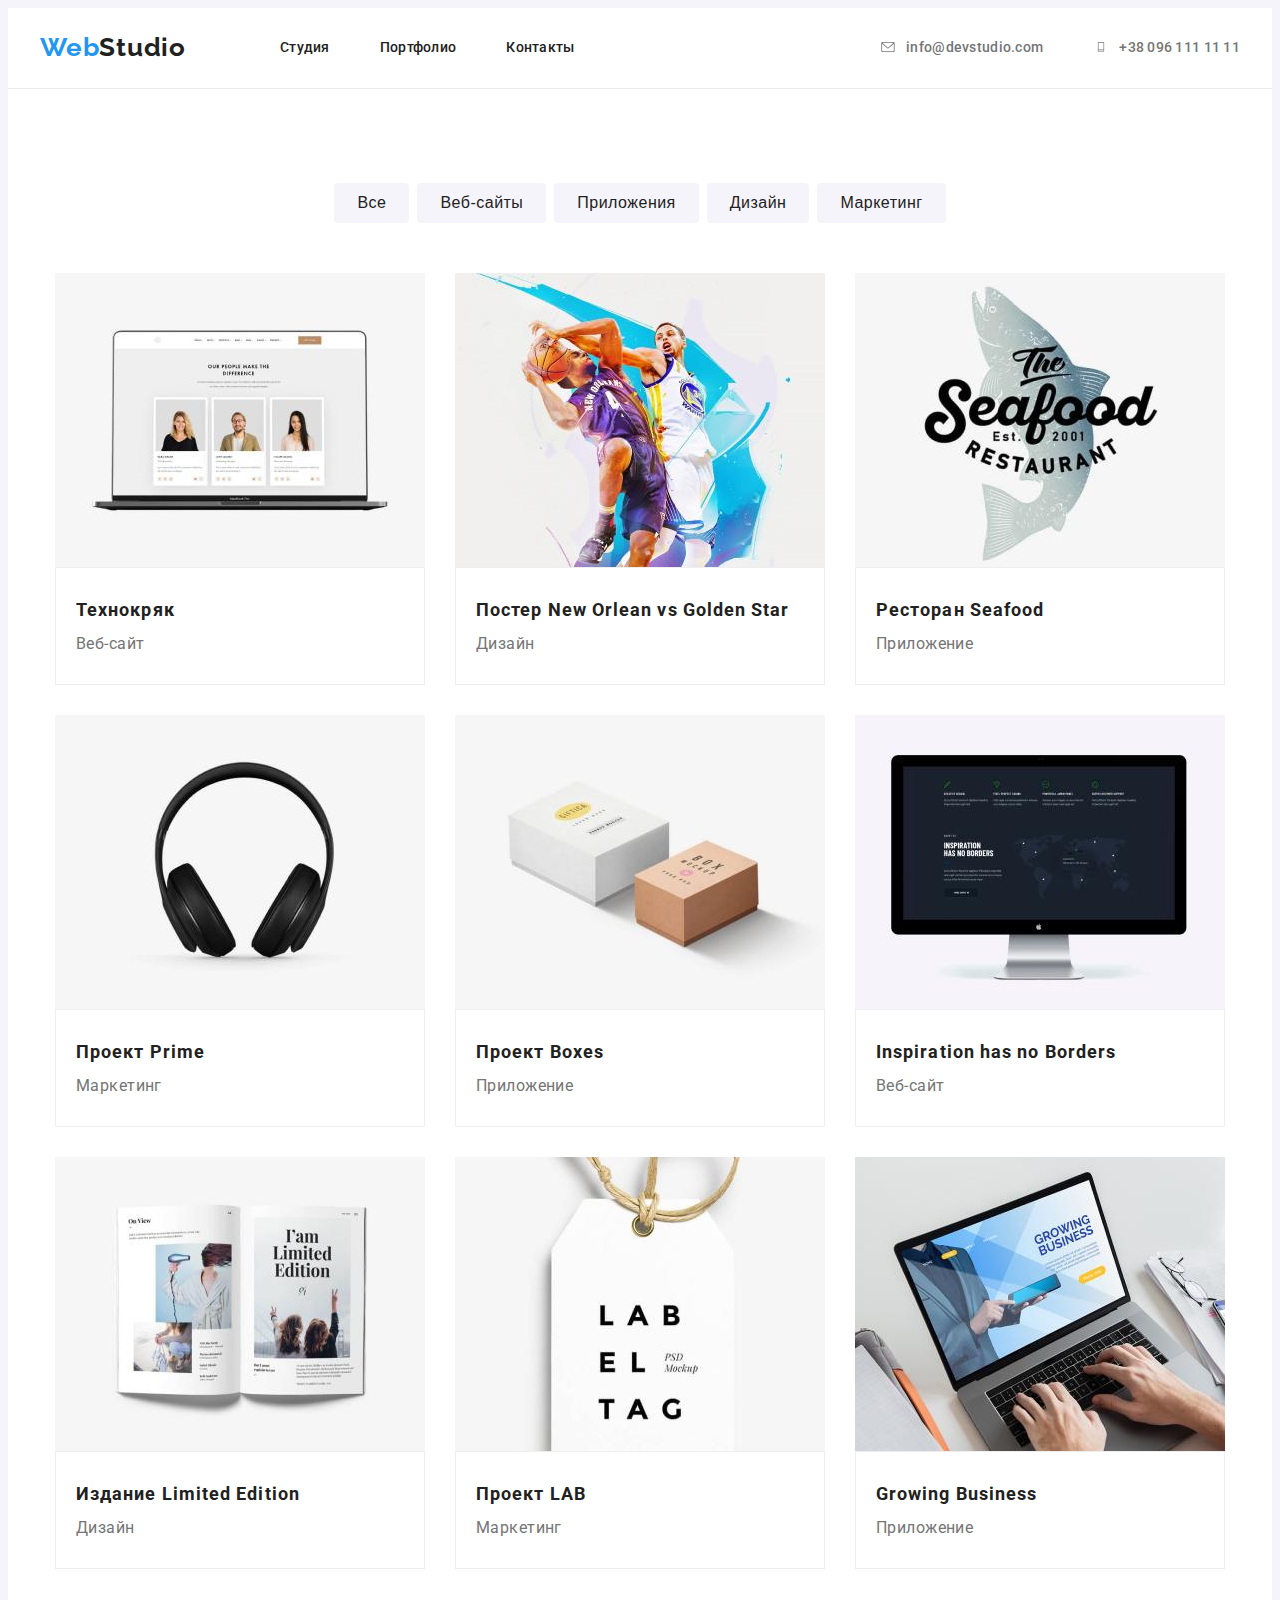
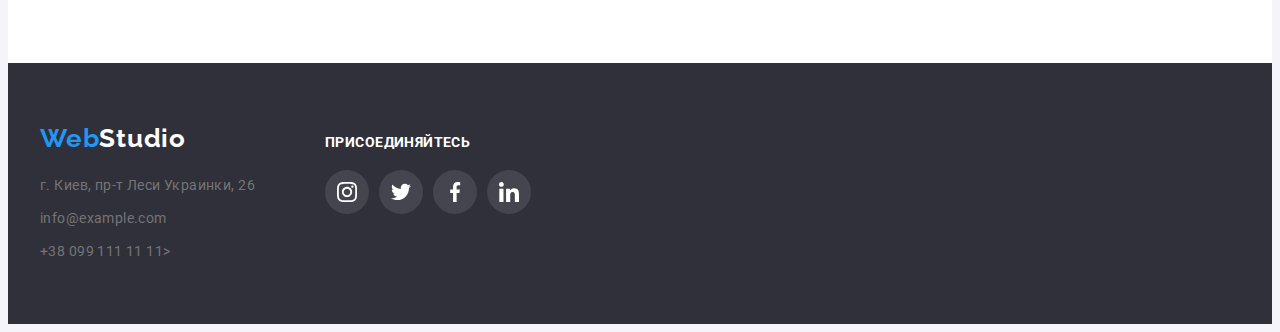
==== commit fde9045e: "upd" ====
--- a/portfolio.html
+++ b/portfolio.html
@@ -32,18 +32,25 @@
 
         <ul class="header-contacts-list list">
           <li class="header-contacts-item">
-            <a class="header-mailto link" href="mailto:info@devstudio.com"
-              >info@devstudio.com</a
+            <a class="header-mailto link" href="mailto:info@devstudio.com">
+              <svg class="header-contacts-icon" width="16" height="10">
+                <use href="./images/icons.svg#icon-envelope"></use>
+              </svg>
+              info@devstudio.com</a
             >
           </li>
           <li class="header-contacts-item">
-            <a class="header-tel link" href="tel:+380961111111"
-              >+38 096 111 11 11</a
+            <a class="header-tel link" href="tel:+380961111111">
+              <svg class="header-contacts-icon" width="16" height="10">
+                <use href="./images/icons.svg#icon-Vector"></use>
+              </svg>
+              +38 096 111 11 11</a
             >
           </li>
         </ul>
       </div>
     </header>
+
     <main>
       <section class="section portfolio">
         <div class="container portolio-container">
@@ -68,7 +75,7 @@
           </ul>
           <ul class="portfolio-list list">
             <li class="portfolio-item">
-              <a class="portfolio-img-link" href="">
+              <a class="portfolio-img-link link" href="">
                 <img
                   src="./images/img.portf1.jpg"
                   alt="Ноутбук"
@@ -83,7 +90,7 @@
             </li>
 
             <li class="portfolio-item">
-              <a class="portfolio-img-link" href="">
+              <a class="portfolio-img-link link" href="">
                 <img
                   src="./images/img.portf2.jpg"
                   alt="Баскетболисты"
@@ -100,7 +107,7 @@
             </li>
 
             <li class="portfolio-item">
-              <a class="portfolio-img-link" href="">
+              <a class="portfolio-img-link link" href="">
                 <img
                   src="./images/img.portf3.jpg"
                   alt="Логотип"
@@ -117,7 +124,7 @@
             </li>
 
             <li class="portfolio-item">
-              <a class="portfolio-img-link" href="">
+              <a class="portfolio-img-link link" href="">
                 <img
                   src="./images/img.portf4.jpg"
                   alt="Наушники"
@@ -134,7 +141,7 @@
             </li>
 
             <li class="portfolio-item">
-              <a class="portfolio-img-link" href="">
+              <a class="portfolio-img-link link" href="">
                 <img
                   src="./images/img.portf5.jpg"
                   alt="Две коробки"
@@ -151,7 +158,7 @@
             </li>
 
             <li class="portfolio-item">
-              <a class="portfolio-img-link" href="">
+              <a class="portfolio-img-link link" href="">
                 <img
                   src="./images/img.portf6.jpg"
                   alt="Монитор"
@@ -168,7 +175,7 @@
             </li>
 
             <li class="portfolio-item">
-              <a class="portfolio-img-link" href="">
+              <a class="portfolio-img-link link" href="">
                 <img
                   src="./images/img.portf7.jpg"
                   alt="Журнал"
@@ -185,7 +192,7 @@
             </li>
 
             <li class="portfolio-item">
-              <a class="portfolio-img-link" href="">
+              <a class="portfolio-img-link link" href="">
                 <img
                   src="./images/img.portf8.jpg"
                   alt="Ярлык"
@@ -202,7 +209,7 @@
             </li>
 
             <li class="portfolio-item">
-              <a class="portfolio-img-link" href=""
+              <a class="portfolio-img-link link" href=""
                 ><img
                   src="./images/img.portf9.jpg"
                   alt="Человек работает за ноутбуком"
--- a/css/styles.css
+++ b/css/styles.css
@@ -184,6 +184,7 @@
 
 .header-contacts-icon {
   margin-right: 10px;
+  fill: currentColor;
   /* display: flex;
   align-items: center; */
 }
@@ -192,6 +193,8 @@
 .header-contacts-icon:focus {
   fill: var(--second-accent-color);
 }
+
+
 /* -----------------------HERO--------------------- */
 .hero {
   background-color: var(--background-color);
@@ -475,10 +478,12 @@
 
 .clients-link:hover,
 .clients-link:focus {
-  padding: 16px 32px 16px 32px;
+  /* padding: 16px 32px 16px 32px; */
   background-color: var(--main-title-color);
   color: #2196f3;
   border: 1px solid var(--second-accent-color);
+  /* width: auto;
+  height: auto; */
 }
 
 /* -------------------FOOTER------------------------- */
@@ -532,8 +537,12 @@
   color: var(--main-btn-color);
   width: 44px;
   height: 44px;
-}
-
+
+}
+
+.footer-social-item:not(:last-child) {
+  margin-right: 10px;
+}
 .footer-social-list {
   display: flex;
   /* margin-left: 70px; */
